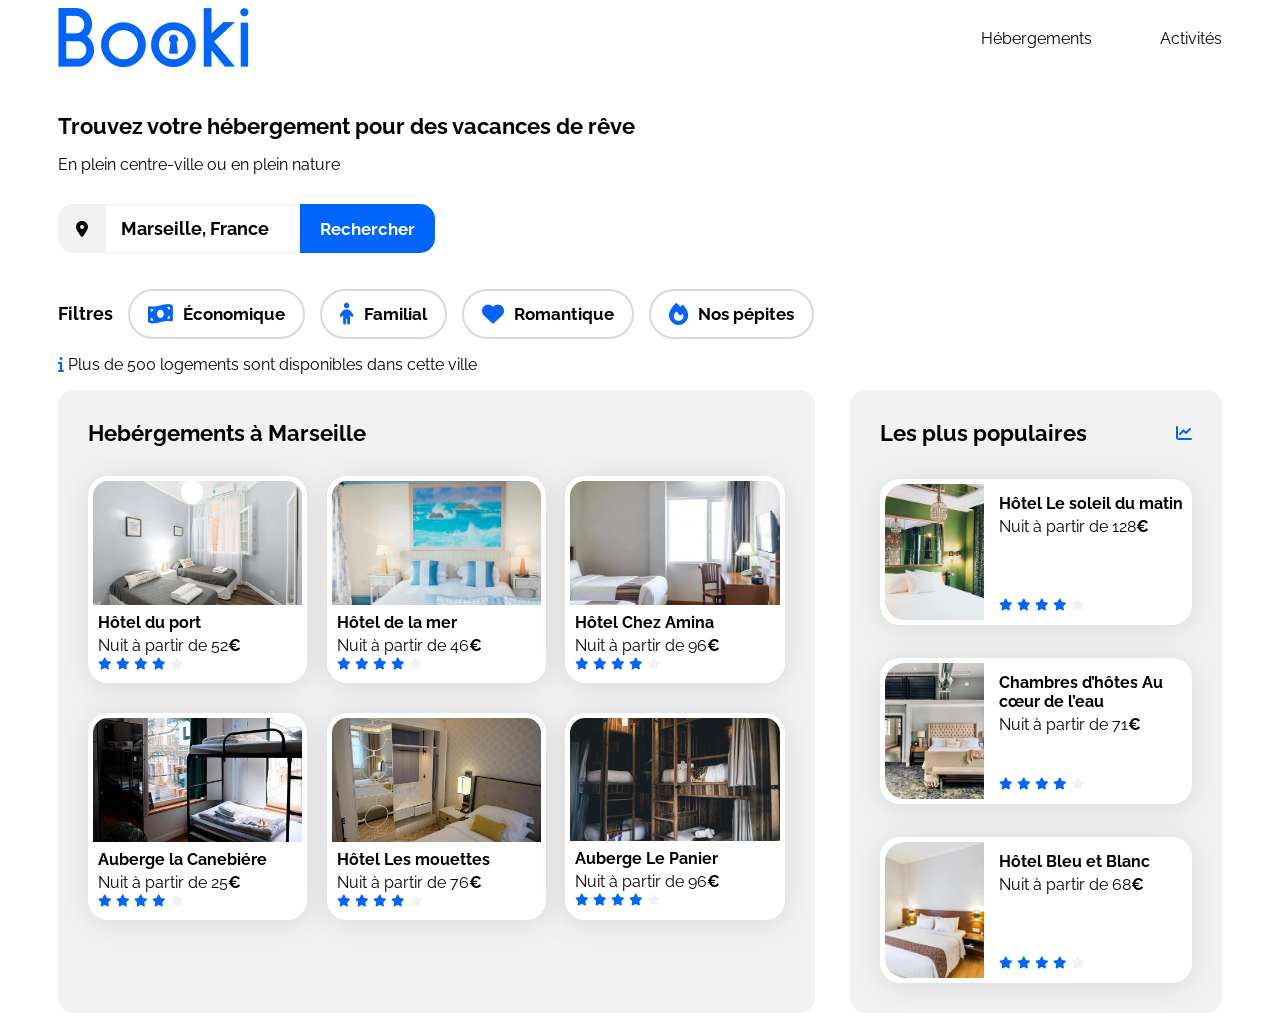
==== prova.html @ eb5bc4ea "first commit" ====
<!DOCTYPE html>
<html lang="fr">
  <head>
    <meta charset="UTF-8" />
    <meta name="viewport" content="width=device-width, initial-scale=1.0" />
    <title>Booki</title>
    <link rel="preconnect" href="https://fonts.googleapis.com" />
    <link rel="preconnect" href="https://fonts.gstatic.com" crossorigin />
    <link
      href="https://fonts.googleapis.com/css2?family=Raleway:wght@400;500;700&display=swap"
      rel="stylesheet"
    />
    <link
      rel="stylesheet"
      href="https://cdnjs.cloudflare.com/ajax/libs/font-awesome/6.2.1/css/all.min.css"
      integrity="sha512-MV7K8+y+gLIBoVD59lQIYicR65iaqukzvf/nwasF0nqhPay5w/9lJmVM2hMDcnK1OnMGCdVK+iQrJ7lzPJQd1w=="
      crossorigin="anonymous"
      referrerpolicy="no-referrer"
    />
    <link rel="stylesheet" href="./css/style.css" />
  </head>

  <body>
    <div class="main-container">
      <header>
        <img class="logo" src="images/logo/Booki.png" alt="logo" />
        <nav>
          <ul id="menu">
            <li><a href="#hebergements">Hébergements</a></li>
            <li><a href="index.html">Activités</a></li>
          </ul>
        </nav>
      </header>
      <main>
        <h1 class="section-title-h1">
          Trouvez votre hébergement pour des vacances de rêve
        </h1>
        <p>En plein centre-ville ou en plein nature</p>
        <form class="search-form">
          <i class="fa-solid fa-location-dot"></i>

          <input type="text" value="Marseille, France" />

          <button type="submit">
            <span>Rechercher</span>
            <i class="fa-solid fa-magnifying-glass"></i>
          </button>
        </form>

        <div class="filters">
          <h2 class="filters-title">Filtres</h2>

          <div class="filters-buttons">
            <button class="filter-button" type="button">
              <i class="fa-solid fa-money-bill-wave"></i>
              <span>Économique</span>
            </button>

            <button class="filter-button" type="button">
              <i class="fa-solid fa-child"></i>
              <span>Familial</span>
            </button>

            <button class="filter-button" type="button">
              <i class="fa-solid fa-heart"></i>
              <span>Romantique</span>
            </button>

            <button class="filter-button" type="button">
              <i class="fa-solid fa-fire"></i>
              <span>Nos pépites</span>
            </button>
          </div>
        </div>
        <p class="info">
          <i class="fa-solid fa-info"></i>
          Plus de 500 logements sont disponibles dans cette ville
        </p>
        <div class="hebergements-and-populaires">
          <section class="hebergements" id="hebergements">
            <h2 class="section-title">Hebérgements à Marseille</h2>
            <div class="hebergements-cards">
              <a href="#">
                <article class="card">
                  <img
                    src="images/hebergements/fred-kleber.jpg"
                    alt="Image de la chambre d'hôtel montrant un lit"
                  />
                  <div class="card-content">
                    <div class="card-txt">
                      <h3 class="card-title">Hôtel du port</h3>
                      <p class="card-subtitle">
                        Nuit à partir de 52<span class="euro">€</span>
                      </p>
                    </div>
                    <div class="card-rating">
                      <i class="fa-xs fa-solid fa-star" aria-hidden="true"></i>
                      <i class="fa-xs fa-solid fa-star" aria-hidden="true"></i>
                      <i class="fa-xs fa-solid fa-star" aria-hidden="true"></i>
                      <i class="fa-xs fa-solid fa-star" aria-hidden="true"></i>
                      <i
                        class="fa-xs fa-solid fa-star neutral-star"
                        aria-hidden="true"
                      ></i>
                      <span class="sr-only">Note de 4 sur 5</span>
                    </div>
                  </div>
                </article>
              </a>
              <a href="#">
                <article class="card">
                  <img
                    src="./images/hebergements/annie-spratt.jpg"
                    alt="Image de la chambre d'hôtel montrant un lit"
                  />
                  <div class="card-content">
                    <div class="card-txt">
                      <h3 class="card-title">Hôtel de la mer</h3>
                      <p class="card-subtitle">
                        Nuit à partir de 46<span class="euro">€</span>
                      </p>
                    </div>
                    <div class="card-rating">
                      <i class="fa-xs fa-solid fa-star" aria-hidden="true"></i>
                      <i class="fa-xs fa-solid fa-star" aria-hidden="true"></i>
                      <i class="fa-xs fa-solid fa-star" aria-hidden="true"></i>
                      <i class="fa-xs fa-solid fa-star" aria-hidden="true"></i>
                      <i
                        class="fa-xs fa-solid fa-star neutral-star"
                        aria-hidden="true"
                      ></i>
                      <span class="sr-only">Note de 4 sur 5</span>
                    </div>
                  </div>
                </article>
              </a>
              <a href="#">
                <article class="card">
                  <img
                    src="./images/hebergements/febrian-zakaria.jpg"
                    alt="Image de la chambre d'hôtel montrant un lit"
                  />
                  <div class="card-content">
                    <div class="card-txt">
                      <h3 class="card-title">Hôtel Chez Amina</h3>
                      <p class="card-subtitle">
                        Nuit à partir de 96<span class="euro">€</span>
                      </p>
                    </div>
                    <div class="card-rating">
                      <i class="fa-xs fa-solid fa-star" aria-hidden="true"></i>
                      <i class="fa-xs fa-solid fa-star" aria-hidden="true"></i>
                      <i class="fa-xs fa-solid fa-star" aria-hidden="true"></i>
                      <i class="fa-xs fa-solid fa-star" aria-hidden="true"></i>
                      <i
                        class="fa-xs fa-solid fa-star neutral-star"
                        aria-hidden="true"
                      ></i>
                      <span class="sr-only">Note de 4 sur 5</span>
                    </div>
                  </div>
                </article>
              </a>
              <a href="#">
                <article class="card">
                  <img
                    src="./images/hebergements/marcus-loke.jpg"
                    alt="Image de la chambre d'hôtel montrant un lit"
                  />
                  <div class="card-content">
                    <div class="card-txt">
                      <h3 class="card-title">Auberge la Canebiére</h3>
                      <p class="card-subtitle">
                        Nuit à partir de 25<span class="euro">€</span>
                      </p>
                    </div>
                    <div class="card-rating">
                      <i class="fa-xs fa-solid fa-star" aria-hidden="true"></i>
                      <i class="fa-xs fa-solid fa-star" aria-hidden="true"></i>
                      <i class="fa-xs fa-solid fa-star" aria-hidden="true"></i>
                      <i class="fa-xs fa-solid fa-star" aria-hidden="true"></i>
                      <i
                        class="fa-xs fa-solid fa-star neutral-star"
                        aria-hidden="true"
                      ></i>
                      <span class="sr-only">Note de 4 sur 5</span>
                    </div>
                  </div>
                </article>
              </a>
              <a href="#">
                <article class="card">
                  <img
                    src="./images/hebergements/reisetopia.jpg"
                    alt="Image de la chambre d'hôtel montrant un lit"
                  />
                  <div class="card-content">
                    <div class="card-txt">
                      <h3 class="card-title">Hôtel Les mouettes</h3>
                      <p class="card-subtitle">
                        Nuit à partir de 76<span class="euro">€</span>
                      </p>
                    </div>
                    <div class="card-rating">
                      <i class="fa-xs fa-solid fa-star" aria-hidden="true"></i>
                      <i class="fa-xs fa-solid fa-star" aria-hidden="true"></i>
                      <i class="fa-xs fa-solid fa-star" aria-hidden="true"></i>
                      <i class="fa-xs fa-solid fa-star" aria-hidden="true"></i>
                      <i
                        class="fa-xs fa-solid fa-star neutral-star"
                        aria-hidden="true"
                      ></i>
                      <span class="sr-only">Note de 4 sur 5</span>
                    </div>
                  </div>
                </article>
              </a>
              <a href="#">
                <article class="card">
                  <img
                    src="./images/hebergements/nicate-lee.jpg"
                    alt="Image de la chambre d'hôtel montrant un lit"
                  />
                  <div class="card-content">
                    <div class="card-txt">
                      <h3 class="card-title">Auberge Le Panier</h3>
                      <p class="card-subtitle">
                        Nuit à partir de 96<span class="euro">€</span>
                      </p>
                    </div>
                    <div class="card-rating">
                      <i class="fa-xs fa-solid fa-star" aria-hidden="true"></i>
                      <i class="fa-xs fa-solid fa-star" aria-hidden="true"></i>
                      <i class="fa-xs fa-solid fa-star" aria-hidden="true"></i>
                      <i class="fa-xs fa-solid fa-star" aria-hidden="true"></i>
                      <i
                        class="fa-xs fa-solid fa-star neutral-star"
                        aria-hidden="true"
                      ></i>
                      <span class="sr-only">Note de 4 sur 5</span>
                    </div>
                  </div>
                </article>
              </a>
            </div>
          </section>
          <section class="populaires">
            <div class="populaires-title">
              <h2 class="section-title">Les plus populaires</h2>
              <i class="fa-solid fa-chart-line" aria-hidden="true"></i>
            </div>
            <div class="populaires-cards">
              <a href="#">
                <article class="card">
                  <img
                    src="./images/hebergements/emile-guillemot.jpg"
                    alt="Image de la chambre d'hôtel montrant un lit"
                  />
                  <div class="card-content">
                    <div class="card-txt">
                      <h3 class="card-title">Hôtel Le soleil du matin</h3>
                      <p class="card-subtitle">
                        Nuit à partir de 128<span class="euro">€</span>
                      </p>
                    </div>
                    <div class="card-rating">
                      <i class="fa-xs fa-solid fa-star" aria-hidden="true"></i>
                      <i class="fa-xs fa-solid fa-star" aria-hidden="true"></i>
                      <i class="fa-xs fa-solid fa-star" aria-hidden="true"></i>
                      <i class="fa-xs fa-solid fa-star" aria-hidden="true"></i>
                      <i
                        class="fa-xs fa-solid fa-star neutral-star"
                        aria-hidden="true"
                      ></i>
                      <span class="sr-only">Note de 4 sur 5</span>
                    </div>
                  </div>
                </article>
              </a>
              <a href="#">
                <article class="card">
                  <img
                    src="./images/hebergements/aw-creative.jpg"
                    alt="Image de la chambre d'hôtel montrant un lit"
                  />
                  <div class="card-content">
                    <div class="card-txt">
                      <h3 class="card-title">
                        Chambres d’hôtes Au cœur de l’eau
                      </h3>
                      <p class="card-subtitle">
                        Nuit à partir de 71<span class="euro">€</span>
                      </p>
                    </div>
                    <div class="card-rating">
                      <i class="fa-xs fa-solid fa-star" aria-hidden="true"></i>
                      <i class="fa-xs fa-solid fa-star" aria-hidden="true"></i>
                      <i class="fa-xs fa-solid fa-star" aria-hidden="true"></i>
                      <i class="fa-xs fa-solid fa-star" aria-hidden="true"></i>
                      <i
                        class="fa-xs fa-solid fa-star neutral-star"
                        aria-hidden="true"
                      ></i>
                      <span class="sr-only">Note de 4 sur 5</span>
                    </div>
                  </div>
                </article>
              </a>
              <a href="#">
                <article class="card">
                  <img
                    src="./images/hebergements/febrian-zakaria2.jpg"
                    alt="Image de la chambre d'hôtel montrant un lit"
                  />
                  <div class="card-content">
                    <div class="card-txt">
                      <h3 class="card-title">Hôtel Bleu et Blanc</h3>
                      <p class="card-subtitle">
                        Nuit à partir de 68<span class="euro">€</span>
                      </p>
                    </div>
                    <div class="card-rating">
                      <i class="fa-xs fa-solid fa-star" aria-hidden="true"></i>
                      <i class="fa-xs fa-solid fa-star" aria-hidden="true"></i>
                      <i class="fa-xs fa-solid fa-star" aria-hidden="true"></i>
                      <i class="fa-xs fa-solid fa-star" aria-hidden="true"></i>
                      <i
                        class="fa-xs fa-solid fa-star neutral-star"
                        aria-hidden="true"
                      ></i>
                      <span class="sr-only">Note de 4 sur 5</span>
                    </div>
                  </div>
                </article>
              </a>
            </div>
          </section>
        </div>
      </main>
      <footer></footer>
    </div>
  </body>
</html>
---- css/style.css ----
/****** General ***********/
* {
    font-family: 'Raleway', sans-serif;
}

header {
    display: flex; justify-content: space-between;
    align-items: center;
    padding-bottom: 30px;
}

/****** Search ***********/

.search-form {
    display: flex;
    align-items: center;
    width: 377px;
    height: 50px;
    margin-top: 30px;
}

.search-form > i {
    width: 50px;
    height: 49px;
    display: flex;
    justify-content: center;
    align-items: center;
    background-color: var(--main-bg-color);
    color: #000000;
    border-radius: 15px 0 0 15px;
}

.search-form input {
    height: 49px;
    width: 195px;
    padding: 0 15px;
    border: 1px solid var(--main-bg-color);
    box-sizing: border-box;
    font-size: 18px;
    font-weight: 700;
}

.search-form button {
    height: 49px;
    padding: 0 20px;
    border: none;
    background-color: var(--main-color);
    color: white;
    border-radius: 0 15px 15px 0;
    font-size: 17px;
    font-weight: 700;
    cursor: pointer;
}

.search-form button i {
    display: none;
}

.filters {
    display: flex;
    align-items: center;
    gap: 15px;
    margin-top: 35px;
}

.filters-title {
    margin: 0;
    font-size: 18px;
}

.filters-buttons {
    display: flex;
    flex-wrap: wrap;
    gap: 15px;
}

.filter-button {
    display: flex;
    align-items: center;
    gap: 10px;
    height: 50px;
    padding: 0 18px;
    border: 2px solid #d9d9d9;
    border-radius: 25px;
    background-color: white;
    font-family: inherit;
    font-size: 17px;
    font-weight: 700;
    cursor: pointer;
    transition: background-color 0.2s ease;
}

.filter-button .fa-solid {
    color: var(--main-color);
    font-size: 22px;
}

.filter-button:hover {
    background-color: var(--filter-bg-color);
}

#menu { 
    display: flex; 
    gap: 68px;
    list-style: none;
}

:root {
    --main-color: #0065FC;
    --main-bg-color: #F2F2F2;
    --filter-bg-color: #DEEBFF;
}

.fa-solid {
    color: var(--main-color);
}

.section-title-h1 {
    font-size: 22px;
    margin-bottom: 8px;
}

#menu a:hover {
    color: #0065FC;
    border-top: 2px #0065FC solid;
    padding-top: 16px;
}

body {
    display: flex;
    justify-content: center;
}

.main-container {
    width: 100%;
    max-width: 1440px;
    padding: 0 50px;
    box-sizing: border-box;
}

a {
    color: inherit;
    text-decoration: none;
}

.section-title {
    margin: 0;
    font-size: 22px;
}

.card {
    background-color: white;
    border-radius: 20px;
    padding: 5px;
    filter: drop-shadow(0px 3px 15px rgba(0, 0, 0, 0.1));
}

.card img {
    object-fit: cover;
}

.card-title {
    font-size: 16px;
}

.euro {
    font-weight: 700;
}

.neutral-star {
    color: var(--main-bg-color);
}

/****** Hebergements And Populaires ***********/
.hebergements-and-populaires {
    display: flex;
    justify-content: space-between;
}

.hebergements-and-populaires section {
    background-color: var(--main-bg-color);
    border-radius: 15px;
    padding: 30px;
    box-sizing: border-box;
}

/****** Hebergements ***********/
.hebergements {
    width: 65%;
}

/****** Populaires ***********/
.populaires {
    width: 32%;
}

.populaires-title {
    display: flex;
    justify-content: space-between;
    align-items: center;
}

.hebergements-cards {
    display: flex;
    flex-wrap: wrap;
    justify-content: space-between;
    row-gap: 30px;
    margin-top: 30px;
}

.hebergements-cards a {
    width: 31.5%;
}

.hebergements-cards .card {
    display: flex;
    flex-direction: column;
    width: 100%;
    height: 207px;
    margin: 0;
    padding: 5px;
    box-sizing: border-box;
}

.hebergements-cards .card img {
    width: 100%;
    height: 124px;
    object-fit: cover;
    border-radius: 15px 15px 0 0;
}

.hebergements-cards .card-content {
    flex: 1;
    display: flex;
    flex-direction: column;
    justify-content: space-between;
    padding: 0 5px 5px;
}

.hebergements-cards .card-title {
    margin: 8px 0 4px;
}

.hebergements-cards .card-subtitle {
    margin: 0;
}

.hebergements-cards .card-rating {
    margin-top: auto;
}

.populaires-cards .card {
    display: flex;
    margin-top: 33px;
}

.populaires-cards img {
    width: 33%;
    height: 136px;
    border-top-left-radius: 20px;
    border-bottom-left-radius: 20px;
}

.populaires-cards .card-content {
    width: 67%;
    padding-left: 15px;
    display: flex;
    flex-direction: column;
    justify-content: space-between;
    box-sizing: border-box;
}

.populaires-cards .card-title {
    margin-top: 10px;
    margin-bottom: 4px;
}

.populaires-cards .card-subtitle {
    margin: 0;
}

.populaires-cards .card-rating {
    margin-bottom: 5px;
}




/* Le code ci-dessous correspond à la version responsive uniquement */

/****** Media queries ***********/
/* Medium devices (tablets, less/equal than 1024px) */
@media (max-width: 1024px) {
    .hebergements-and-populaires {
        flex-direction: column;
    }

    .hebergements {
        width: 100%;
    }

    .populaires {
        width: 100%;
        margin-top: 50px;
    }

    .populaires-cards {
        display: flex;
        flex-direction: row;
        justify-content: space-between;
    }

    .populaires-cards a {
        width: 30%;
    }

    .populaires-cards .card-title {
        font-size: 14px;
    }

    .populaires-cards .card-subtitle {
        font-size: 13px;
    }
}

/* Small devices (phones, less than 768px) */
@media (max-width: 767.98px) {
    /* ... */
}
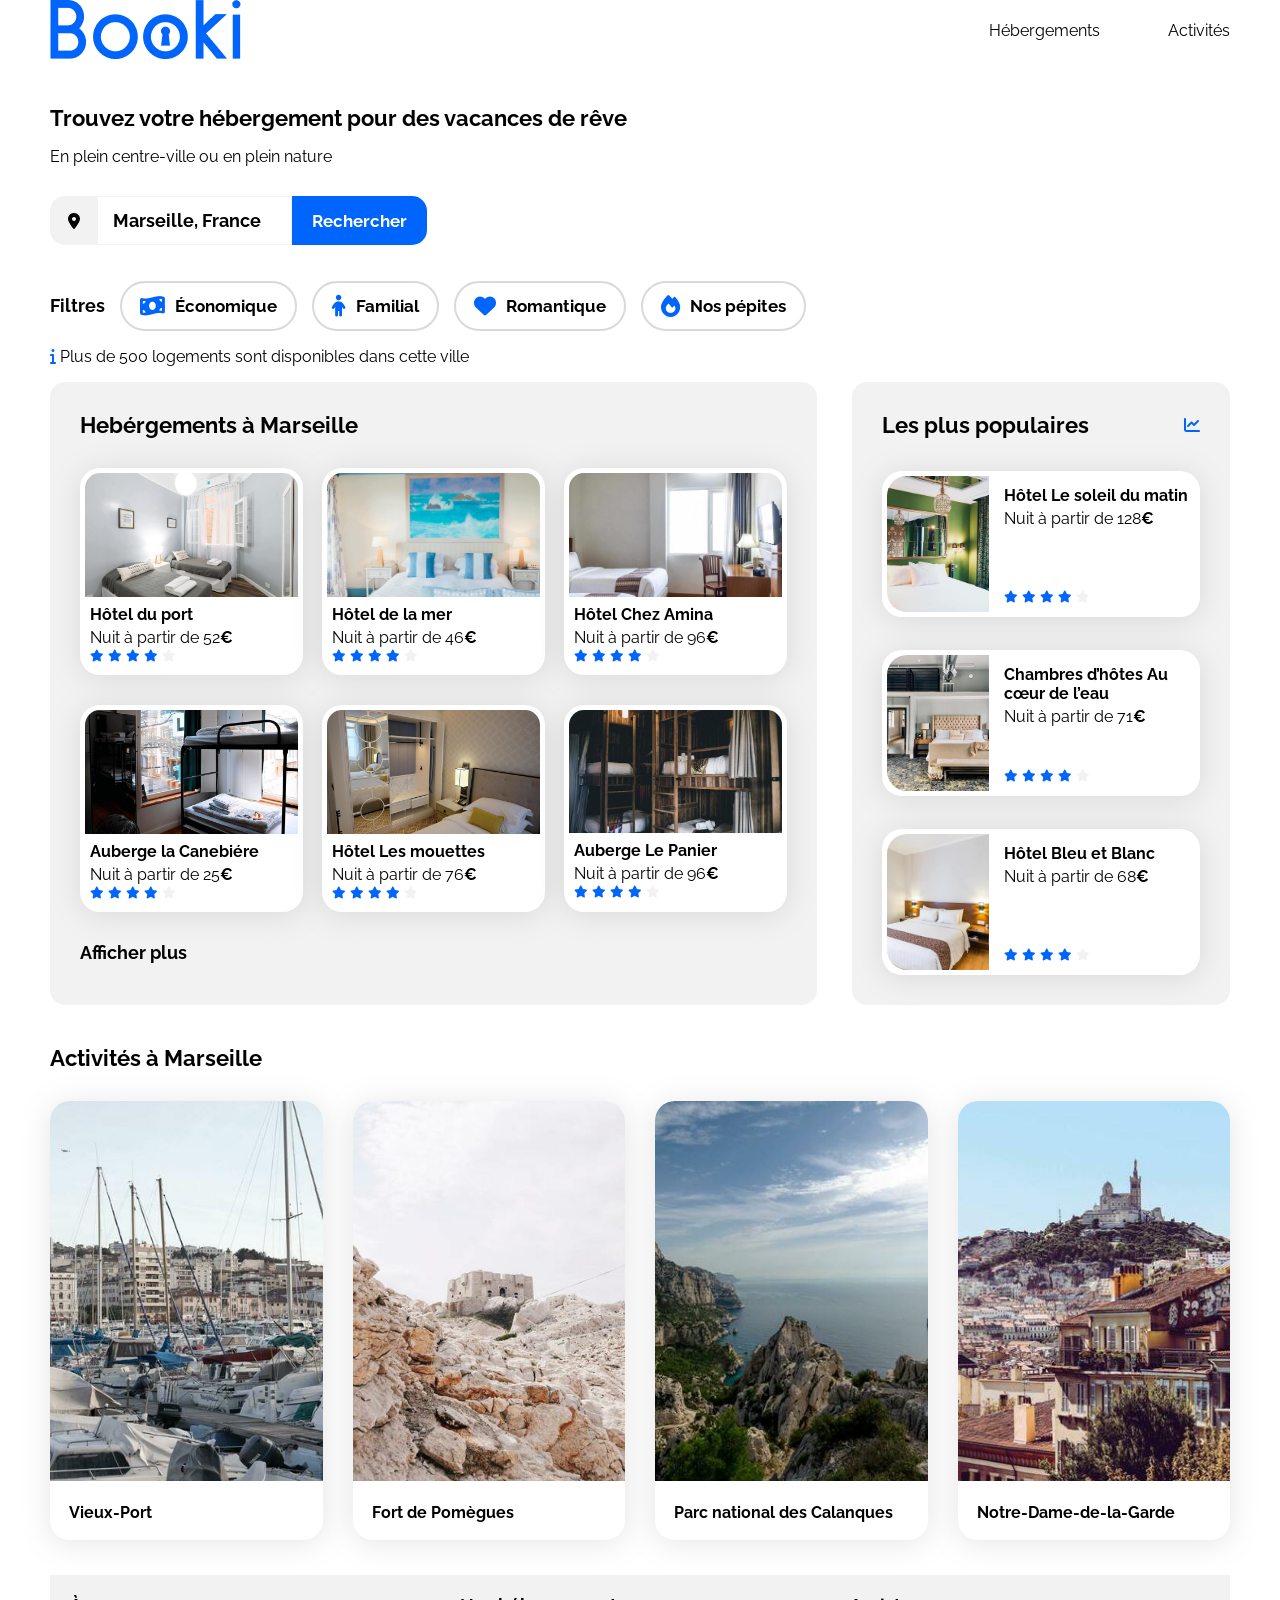
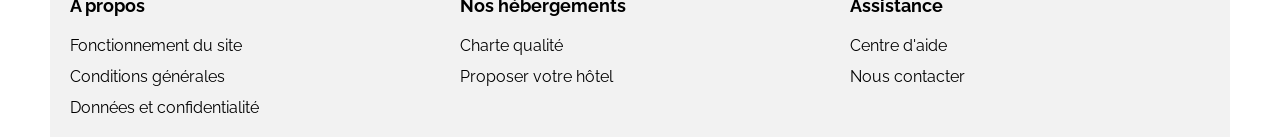
==== commit 22b077fd: "Correction de la section Activités à Marseille" ====
--- a/prova.html
+++ b/prova.html
@@ -8,18 +8,13 @@
     <link rel="preconnect" href="https://fonts.gstatic.com" crossorigin />
     <link
       href="https://fonts.googleapis.com/css2?family=Raleway:wght@400;500;700&display=swap"
-      rel="stylesheet"
-    />
-    <link
-      rel="stylesheet"
-      href="https://cdnjs.cloudflare.com/ajax/libs/font-awesome/6.2.1/css/all.min.css"
+      rel="stylesheet"/>
+    <link rel="stylesheet" href="https://cdnjs.cloudflare.com/ajax/libs/font-awesome/6.2.1/css/all.min.css"
       integrity="sha512-MV7K8+y+gLIBoVD59lQIYicR65iaqukzvf/nwasF0nqhPay5w/9lJmVM2hMDcnK1OnMGCdVK+iQrJ7lzPJQd1w=="
       crossorigin="anonymous"
-      referrerpolicy="no-referrer"
-    />
+      referrerpolicy="no-referrer"/>
     <link rel="stylesheet" href="./css/style.css" />
   </head>
-
   <body>
     <div class="main-container">
       <header>
@@ -27,7 +22,7 @@
         <nav>
           <ul id="menu">
             <li><a href="#hebergements">Hébergements</a></li>
-            <li><a href="index.html">Activités</a></li>
+            <li><a href="#activites">Activités</a></li>
           </ul>
         </nav>
       </header>
@@ -38,34 +33,27 @@
         <p>En plein centre-ville ou en plein nature</p>
         <form class="search-form">
           <i class="fa-solid fa-location-dot"></i>
-
           <input type="text" value="Marseille, France" />
-
           <button type="submit">
             <span>Rechercher</span>
             <i class="fa-solid fa-magnifying-glass"></i>
           </button>
         </form>
-
         <div class="filters">
           <h2 class="filters-title">Filtres</h2>
-
           <div class="filters-buttons">
             <button class="filter-button" type="button">
               <i class="fa-solid fa-money-bill-wave"></i>
               <span>Économique</span>
             </button>
-
             <button class="filter-button" type="button">
               <i class="fa-solid fa-child"></i>
               <span>Familial</span>
             </button>
-
             <button class="filter-button" type="button">
               <i class="fa-solid fa-heart"></i>
               <span>Romantique</span>
             </button>
-
             <button class="filter-button" type="button">
               <i class="fa-solid fa-fire"></i>
               <span>Nos pépites</span>
@@ -82,10 +70,7 @@
             <div class="hebergements-cards">
               <a href="#">
                 <article class="card">
-                  <img
-                    src="images/hebergements/fred-kleber.jpg"
-                    alt="Image de la chambre d'hôtel montrant un lit"
-                  />
+                  <img src="images/hebergements/fred-kleber.jpg" alt="Image de la chambre d'hôtel montrant un lit"/>
                   <div class="card-content">
                     <div class="card-txt">
                       <h3 class="card-title">Hôtel du port</h3>
@@ -98,21 +83,15 @@
                       <i class="fa-xs fa-solid fa-star" aria-hidden="true"></i>
                       <i class="fa-xs fa-solid fa-star" aria-hidden="true"></i>
                       <i class="fa-xs fa-solid fa-star" aria-hidden="true"></i>
-                      <i
-                        class="fa-xs fa-solid fa-star neutral-star"
-                        aria-hidden="true"
-                      ></i>
-                      <span class="sr-only">Note de 4 sur 5</span>
-                    </div>
-                  </div>
-                </article>
-              </a>
-              <a href="#">
-                <article class="card">
-                  <img
-                    src="./images/hebergements/annie-spratt.jpg"
-                    alt="Image de la chambre d'hôtel montrant un lit"
-                  />
+                      <i class="fa-xs fa-solid fa-star neutral-star" aria-hidden="true"></i>
+                      <span class="sr-only">Note de 4 sur 5</span>
+                    </div>
+                  </div>
+                </article>
+              </a>
+              <a href="#">
+                <article class="card">
+                  <img src="./images/hebergements/annie-spratt.jpg" alt="Image de la chambre d'hôtel montrant un lit"/>
                   <div class="card-content">
                     <div class="card-txt">
                       <h3 class="card-title">Hôtel de la mer</h3>
@@ -125,21 +104,15 @@
                       <i class="fa-xs fa-solid fa-star" aria-hidden="true"></i>
                       <i class="fa-xs fa-solid fa-star" aria-hidden="true"></i>
                       <i class="fa-xs fa-solid fa-star" aria-hidden="true"></i>
-                      <i
-                        class="fa-xs fa-solid fa-star neutral-star"
-                        aria-hidden="true"
-                      ></i>
-                      <span class="sr-only">Note de 4 sur 5</span>
-                    </div>
-                  </div>
-                </article>
-              </a>
-              <a href="#">
-                <article class="card">
-                  <img
-                    src="./images/hebergements/febrian-zakaria.jpg"
-                    alt="Image de la chambre d'hôtel montrant un lit"
-                  />
+                      <i class="fa-xs fa-solid fa-star neutral-star" aria-hidden="true"></i>
+                      <span class="sr-only">Note de 4 sur 5</span>
+                    </div>
+                  </div>
+                </article>
+              </a>
+              <a href="#">
+                <article class="card">
+                  <img src="./images/hebergements/febrian-zakaria.jpg" alt="Image de la chambre d'hôtel montrant un lit"/>
                   <div class="card-content">
                     <div class="card-txt">
                       <h3 class="card-title">Hôtel Chez Amina</h3>
@@ -152,21 +125,15 @@
                       <i class="fa-xs fa-solid fa-star" aria-hidden="true"></i>
                       <i class="fa-xs fa-solid fa-star" aria-hidden="true"></i>
                       <i class="fa-xs fa-solid fa-star" aria-hidden="true"></i>
-                      <i
-                        class="fa-xs fa-solid fa-star neutral-star"
-                        aria-hidden="true"
-                      ></i>
-                      <span class="sr-only">Note de 4 sur 5</span>
-                    </div>
-                  </div>
-                </article>
-              </a>
-              <a href="#">
-                <article class="card">
-                  <img
-                    src="./images/hebergements/marcus-loke.jpg"
-                    alt="Image de la chambre d'hôtel montrant un lit"
-                  />
+                      <i class="fa-xs fa-solid fa-star neutral-star" aria-hidden="true"></i>
+                      <span class="sr-only">Note de 4 sur 5</span>
+                    </div>
+                  </div>
+                </article>
+              </a>
+              <a href="#">
+                <article class="card">
+                  <img src="./images/hebergements/marcus-loke.jpg" alt="Image de la chambre d'hôtel montrant un lit"/>
                   <div class="card-content">
                     <div class="card-txt">
                       <h3 class="card-title">Auberge la Canebiére</h3>
@@ -179,21 +146,15 @@
                       <i class="fa-xs fa-solid fa-star" aria-hidden="true"></i>
                       <i class="fa-xs fa-solid fa-star" aria-hidden="true"></i>
                       <i class="fa-xs fa-solid fa-star" aria-hidden="true"></i>
-                      <i
-                        class="fa-xs fa-solid fa-star neutral-star"
-                        aria-hidden="true"
-                      ></i>
-                      <span class="sr-only">Note de 4 sur 5</span>
-                    </div>
-                  </div>
-                </article>
-              </a>
-              <a href="#">
-                <article class="card">
-                  <img
-                    src="./images/hebergements/reisetopia.jpg"
-                    alt="Image de la chambre d'hôtel montrant un lit"
-                  />
+                      <i class="fa-xs fa-solid fa-star neutral-star" aria-hidden="true"></i>
+                      <span class="sr-only">Note de 4 sur 5</span>
+                    </div>
+                  </div>
+                </article>
+              </a>
+              <a href="#">
+                <article class="card">
+                  <img src="./images/hebergements/reisetopia.jpg" alt="Image de la chambre d'hôtel montrant un lit"/>
                   <div class="card-content">
                     <div class="card-txt">
                       <h3 class="card-title">Hôtel Les mouettes</h3>
@@ -206,21 +167,15 @@
                       <i class="fa-xs fa-solid fa-star" aria-hidden="true"></i>
                       <i class="fa-xs fa-solid fa-star" aria-hidden="true"></i>
                       <i class="fa-xs fa-solid fa-star" aria-hidden="true"></i>
-                      <i
-                        class="fa-xs fa-solid fa-star neutral-star"
-                        aria-hidden="true"
-                      ></i>
-                      <span class="sr-only">Note de 4 sur 5</span>
-                    </div>
-                  </div>
-                </article>
-              </a>
-              <a href="#">
-                <article class="card">
-                  <img
-                    src="./images/hebergements/nicate-lee.jpg"
-                    alt="Image de la chambre d'hôtel montrant un lit"
-                  />
+                      <i class="fa-xs fa-solid fa-star neutral-star" aria-hidden="true"></i>
+                      <span class="sr-only">Note de 4 sur 5</span>
+                    </div>
+                  </div>
+                </article>
+              </a>
+              <a href="#">
+                <article class="card">
+                  <img src="./images/hebergements/nicate-lee.jpg" alt="Image de la chambre d'hôtel montrant un lit"/>
                   <div class="card-content">
                     <div class="card-txt">
                       <h3 class="card-title">Auberge Le Panier</h3>
@@ -233,16 +188,14 @@
                       <i class="fa-xs fa-solid fa-star" aria-hidden="true"></i>
                       <i class="fa-xs fa-solid fa-star" aria-hidden="true"></i>
                       <i class="fa-xs fa-solid fa-star" aria-hidden="true"></i>
-                      <i
-                        class="fa-xs fa-solid fa-star neutral-star"
-                        aria-hidden="true"
-                      ></i>
+                      <i class="fa-xs fa-solid fa-star neutral-star" aria-hidden="true"></i>
                       <span class="sr-only">Note de 4 sur 5</span>
                     </div>
                   </div>
                 </article>
               </a>
             </div>
+            <a class="show-more" href="#">Afficher plus</a>
           </section>
           <section class="populaires">
             <div class="populaires-title">
@@ -252,10 +205,7 @@
             <div class="populaires-cards">
               <a href="#">
                 <article class="card">
-                  <img
-                    src="./images/hebergements/emile-guillemot.jpg"
-                    alt="Image de la chambre d'hôtel montrant un lit"
-                  />
+                  <img src="./images/hebergements/emile-guillemot.jpg" alt="Image de la chambre d'hôtel montrant un lit"/>
                   <div class="card-content">
                     <div class="card-txt">
                       <h3 class="card-title">Hôtel Le soleil du matin</h3>
@@ -268,21 +218,15 @@
                       <i class="fa-xs fa-solid fa-star" aria-hidden="true"></i>
                       <i class="fa-xs fa-solid fa-star" aria-hidden="true"></i>
                       <i class="fa-xs fa-solid fa-star" aria-hidden="true"></i>
-                      <i
-                        class="fa-xs fa-solid fa-star neutral-star"
-                        aria-hidden="true"
-                      ></i>
-                      <span class="sr-only">Note de 4 sur 5</span>
-                    </div>
-                  </div>
-                </article>
-              </a>
-              <a href="#">
-                <article class="card">
-                  <img
-                    src="./images/hebergements/aw-creative.jpg"
-                    alt="Image de la chambre d'hôtel montrant un lit"
-                  />
+                      <i class="fa-xs fa-solid fa-star neutral-star" aria-hidden="true"></i>
+                      <span class="sr-only">Note de 4 sur 5</span>
+                    </div>
+                  </div>
+                </article>
+              </a>
+              <a href="#">
+                <article class="card">
+                  <img src="./images/hebergements/aw-creative.jpg" alt="Image de la chambre d'hôtel montrant un lit"/>
                   <div class="card-content">
                     <div class="card-txt">
                       <h3 class="card-title">
@@ -297,21 +241,15 @@
                       <i class="fa-xs fa-solid fa-star" aria-hidden="true"></i>
                       <i class="fa-xs fa-solid fa-star" aria-hidden="true"></i>
                       <i class="fa-xs fa-solid fa-star" aria-hidden="true"></i>
-                      <i
-                        class="fa-xs fa-solid fa-star neutral-star"
-                        aria-hidden="true"
-                      ></i>
-                      <span class="sr-only">Note de 4 sur 5</span>
-                    </div>
-                  </div>
-                </article>
-              </a>
-              <a href="#">
-                <article class="card">
-                  <img
-                    src="./images/hebergements/febrian-zakaria2.jpg"
-                    alt="Image de la chambre d'hôtel montrant un lit"
-                  />
+                      <i class="fa-xs fa-solid fa-star neutral-star" aria-hidden="true"></i>
+                      <span class="sr-only">Note de 4 sur 5</span>
+                    </div>
+                  </div>
+                </article>
+              </a>
+              <a href="#">
+                <article class="card">
+                  <img src="./images/hebergements/febrian-zakaria2.jpg" alt="Image de la chambre d'hôtel montrant un lit"/>
                   <div class="card-content">
                     <div class="card-txt">
                       <h3 class="card-title">Hôtel Bleu et Blanc</h3>
@@ -324,10 +262,7 @@
                       <i class="fa-xs fa-solid fa-star" aria-hidden="true"></i>
                       <i class="fa-xs fa-solid fa-star" aria-hidden="true"></i>
                       <i class="fa-xs fa-solid fa-star" aria-hidden="true"></i>
-                      <i
-                        class="fa-xs fa-solid fa-star neutral-star"
-                        aria-hidden="true"
-                      ></i>
+                      <i class="fa-xs fa-solid fa-star neutral-star" aria-hidden="true"></i>
                       <span class="sr-only">Note de 4 sur 5</span>
                     </div>
                   </div>
@@ -336,8 +271,54 @@
             </div>
           </section>
         </div>
+        <section class="activities" id="activites">
+          <h2 class="section-title">Activités à Marseille</h2>
+          <div class="activities-cards">
+            <a href="#">
+              <article class="activity-card">
+                <img src="images/activites/reno-laithienne.jpg" alt="Vieux-Port de Marseille"/>
+                <h3 class="card-title">Vieux-Port</h3>
+              </article>
+            </a>
+             <a href="#">
+              <article class="activity-card">
+                <img src="images/activites/paul-hermann.jpg" alt="Fort de Pomègues"/>
+                <h3 class="card-title">Fort de Pomègues</h3>
+              </article>
+            </a>    
+            <a href="#">
+              <article class="activity-card">
+                <img src="images/activites/kilyan-sockalingum.jpg" alt="Parc national des Calanques"/>
+                <h3 class="card-title">Parc national des Calanques</h3>
+              </article>
+            </a>    
+            <a href="#">
+              <article class="activity-card">
+                <img src="images/activites/florian-wehde.jpg" alt="Notre-Dame-de-la-Garde"/>
+                <h3 class="card-title">Notre-Dame-de-la-Garde</h3>
+              </article>
+            </a>
+          </div>
+        </section>
       </main>
-      <footer></footer>
+      <footer>
+        <div class="footer-column">
+          <h2>À propos</h2>  
+          <a href="#">Fonctionnement du site</a>
+          <a href="#">Conditions générales</a>
+          <a href="#">Données et confidentialité</a>
+      </div>  
+      <div class="footer-column">
+          <h2>Nos hébergements</h2>  
+          <a href="#">Charte qualité</a>
+          <a href="#">Proposer votre hôtel</a>
+      </div>  
+      <div class="footer-column">
+          <h2>Assistance</h2>  
+          <a href="#">Centre d'aide</a>
+          <a href="#">Nous contacter</a>
+      </div>
+      </footer>
     </div>
   </body>
 </html>
--- a/css/style.css
+++ b/css/style.css
@@ -1,329 +1,675 @@
 /****** General ***********/
 * {
-    font-family: 'Raleway', sans-serif;
+  box-sizing: border-box;
+  font-family: "Raleway", sans-serif;
 }
 
 header {
-    display: flex; justify-content: space-between;
-    align-items: center;
-    padding-bottom: 30px;
+  display: flex;
+  justify-content: space-between;
+  align-items: center;
+  padding-bottom: 30px;
 }
 
 /****** Search ***********/
 
 .search-form {
-    display: flex;
-    align-items: center;
-    width: 377px;
-    height: 50px;
-    margin-top: 30px;
+  display: flex;
+  align-items: center;
+  width: 377px;
+  height: 50px;
+  margin-top: 30px;
 }
 
 .search-form > i {
-    width: 50px;
-    height: 49px;
-    display: flex;
-    justify-content: center;
-    align-items: center;
-    background-color: var(--main-bg-color);
-    color: #000000;
-    border-radius: 15px 0 0 15px;
+  width: 50px;
+  height: 49px;
+  display: flex;
+  justify-content: center;
+  align-items: center;
+  background-color: var(--main-bg-color);
+  color: #000000;
+  border-radius: 15px 0 0 15px;
 }
 
 .search-form input {
-    height: 49px;
-    width: 195px;
-    padding: 0 15px;
-    border: 1px solid var(--main-bg-color);
-    box-sizing: border-box;
-    font-size: 18px;
-    font-weight: 700;
+  height: 49px;
+  width: 195px;
+  padding: 0 15px;
+  border: 1px solid var(--main-bg-color);
+  box-sizing: border-box;
+  font-size: 18px;
+  font-weight: 700;
 }
 
 .search-form button {
-    height: 49px;
-    padding: 0 20px;
-    border: none;
-    background-color: var(--main-color);
-    color: white;
-    border-radius: 0 15px 15px 0;
-    font-size: 17px;
-    font-weight: 700;
-    cursor: pointer;
+  height: 49px;
+  padding: 0 20px;
+  border: none;
+  background-color: var(--main-color);
+  color: white;
+  border-radius: 0 15px 15px 0;
+  font-size: 17px;
+  font-weight: 700;
+  cursor: pointer;
 }
 
 .search-form button i {
-    display: none;
+  display: none;
 }
 
 .filters {
-    display: flex;
-    align-items: center;
-    gap: 15px;
-    margin-top: 35px;
+  display: flex;
+  align-items: center;
+  gap: 15px;
+  margin-top: 35px;
 }
 
 .filters-title {
-    margin: 0;
-    font-size: 18px;
+  margin: 0;
+  font-size: 18px;
 }
 
 .filters-buttons {
-    display: flex;
-    flex-wrap: wrap;
-    gap: 15px;
+  display: flex;
+  flex-wrap: wrap;
+  gap: 15px;
 }
 
 .filter-button {
-    display: flex;
-    align-items: center;
-    gap: 10px;
-    height: 50px;
-    padding: 0 18px;
-    border: 2px solid #d9d9d9;
-    border-radius: 25px;
-    background-color: white;
-    font-family: inherit;
-    font-size: 17px;
-    font-weight: 700;
-    cursor: pointer;
-    transition: background-color 0.2s ease;
+  display: flex;
+  align-items: center;
+  gap: 10px;
+  height: 50px;
+  padding: 0 18px;
+  border: 2px solid #d9d9d9;
+  border-radius: 25px;
+  background-color: white;
+  font-family: inherit;
+  font-size: 17px;
+  font-weight: 700;
+  cursor: pointer;
+  transition: background-color 0.2s ease;
 }
 
 .filter-button .fa-solid {
-    color: var(--main-color);
-    font-size: 22px;
+  color: var(--main-color);
+  font-size: 22px;
 }
 
 .filter-button:hover {
-    background-color: var(--filter-bg-color);
-}
-
-#menu { 
-    display: flex; 
-    gap: 68px;
-    list-style: none;
+  background-color: var(--filter-bg-color);
+}
+
+#menu {
+  display: flex;
+  gap: 68px;
+  list-style: none;
 }
 
 :root {
-    --main-color: #0065FC;
-    --main-bg-color: #F2F2F2;
-    --filter-bg-color: #DEEBFF;
+  --main-color: #0065fc;
+  --main-bg-color: #f2f2f2;
+  --filter-bg-color: #deebff;
 }
 
 .fa-solid {
-    color: var(--main-color);
+  color: var(--main-color);
 }
 
 .section-title-h1 {
-    font-size: 22px;
-    margin-bottom: 8px;
+  font-size: 22px;
+  margin-bottom: 8px;
 }
 
 #menu a:hover {
-    color: #0065FC;
-    border-top: 2px #0065FC solid;
-    padding-top: 16px;
+  color: #0065fc;
+  border-top: 2px #0065fc solid;
+  padding-top: 16px;
 }
 
 body {
-    display: flex;
-    justify-content: center;
+  display: flex;
+  justify-content: center;
+  margin: 0;
 }
 
 .main-container {
-    width: 100%;
-    max-width: 1440px;
-    padding: 0 50px;
-    box-sizing: border-box;
+  width: 100%;
+  max-width: 1440px;
+  padding: 0 50px;
+  box-sizing: border-box;
 }
 
 a {
-    color: inherit;
-    text-decoration: none;
+  color: inherit;
+  text-decoration: none;
 }
 
 .section-title {
-    margin: 0;
-    font-size: 22px;
+  margin: 0;
+  font-size: 22px;
 }
 
 .card {
-    background-color: white;
-    border-radius: 20px;
-    padding: 5px;
-    filter: drop-shadow(0px 3px 15px rgba(0, 0, 0, 0.1));
+  background-color: white;
+  border-radius: 20px;
+  padding: 5px;
+  filter: drop-shadow(0px 3px 15px rgba(0, 0, 0, 0.1));
 }
 
 .card img {
-    object-fit: cover;
+  object-fit: cover;
 }
 
 .card-title {
-    font-size: 16px;
+  font-size: 16px;
 }
 
 .euro {
-    font-weight: 700;
+  font-weight: 700;
 }
 
 .neutral-star {
-    color: var(--main-bg-color);
+  color: var(--main-bg-color);
 }
 
 /****** Hebergements And Populaires ***********/
 .hebergements-and-populaires {
-    display: flex;
-    justify-content: space-between;
+  display: flex;
+  justify-content: space-between;
 }
 
 .hebergements-and-populaires section {
-    background-color: var(--main-bg-color);
-    border-radius: 15px;
-    padding: 30px;
-    box-sizing: border-box;
+  background-color: var(--main-bg-color);
+  border-radius: 15px;
+  padding: 30px;
+  box-sizing: border-box;
 }
 
 /****** Hebergements ***********/
 .hebergements {
-    width: 65%;
+  width: 65%;
 }
 
 /****** Populaires ***********/
 .populaires {
-    width: 32%;
+  width: 32%;
 }
 
 .populaires-title {
-    display: flex;
-    justify-content: space-between;
-    align-items: center;
+  display: flex;
+  justify-content: space-between;
+  align-items: center;
 }
 
 .hebergements-cards {
+  display: flex;
+  flex-wrap: wrap;
+  justify-content: space-between;
+  row-gap: 30px;
+  margin-top: 30px;
+}
+
+.hebergements-cards a {
+  width: 31.5%;
+}
+
+.hebergements-cards .card {
+  display: flex;
+  flex-direction: column;
+  width: 100%;
+  height: 207px;
+  margin: 0;
+  padding: 5px;
+  box-sizing: border-box;
+}
+
+.hebergements-cards .card img {
+  width: 100%;
+  height: 124px;
+  object-fit: cover;
+  border-radius: 15px 15px 0 0;
+}
+
+.hebergements-cards .card-content {
+  flex: 1;
+  display: flex;
+  flex-direction: column;
+  justify-content: space-between;
+  padding: 0 5px 5px;
+}
+
+.hebergements-cards .card-title {
+  margin: 8px 0 4px;
+}
+
+.hebergements-cards .card-subtitle {
+  margin: 0;
+}
+
+.hebergements-cards .card-rating {
+  margin-top: auto;
+}
+
+.show-more {
+  display: inline-block;
+  margin-top: 30px;
+  font-size: 18px;
+  font-weight: 700;
+}
+
+.populaires-cards .card {
+  display: flex;
+  margin-top: 33px;
+}
+
+.populaires-cards img {
+  width: 33%;
+  height: 136px;
+  border-top-left-radius: 20px;
+  border-bottom-left-radius: 20px;
+}
+
+.populaires-cards .card-content {
+  width: 67%;
+  padding-left: 15px;
+  display: flex;
+  flex-direction: column;
+  justify-content: space-between;
+  box-sizing: border-box;
+}
+
+.populaires-cards .card-title {
+  margin-top: 10px;
+  margin-bottom: 4px;
+}
+
+.populaires-cards .card-subtitle {
+  margin: 0;
+}
+
+.populaires-cards .card-rating {
+  margin-bottom: 5px;
+}
+
+.activities {
+  display: flex;
+  flex-direction: column;
+  gap: 30px;
+  margin-top: 40px;
+}
+
+.activities-cards {
+  display: flex;
+  justify-content: space-between;
+  gap: 30px;
+}
+
+.activities-cards > a {
+  width: calc((100% - 90px) / 4);
+}
+
+.activity-card {
+  height: 439px;
+  overflow: hidden;
+  border-radius: 20px;
+  background-color: white;
+  filter: drop-shadow(0 3px 15px rgba(0, 0, 0, 0.1));
+}
+
+.activity-card img {
+  width: 100%;
+  height: 380px;
+  object-fit: cover;
+}
+
+.activity-card .card-title {
+  margin: 0;
+  padding: 18px 19px;
+}
+
+footer {
+  display: flex;
+  gap: 30px;
+  margin-top: 35px;
+  padding: 20px;
+  background-color: var(--main-bg-color);
+}
+
+.footer-column {
+  display: flex;
+  flex-direction: column;
+  gap: 12px;
+  width: calc((100% - 60px) / 3);
+}
+
+.footer-column h2 {
+  margin: 0 0 8px;
+  font-size: 18px;
+}
+
+.footer-column a {
+  font-size: 16px;
+}
+
+/* Le code ci-dessous correspond à la version responsive uniquement */
+
+/****** Media queries ***********/
+/* Medium devices (tablets, less/equal than 1024px) */
+@media (min-width: 768px) and (max-width: 1133px) {
+  .main-container {
+    padding: 0 50px;
+  }
+
+  .filters {
+    display: flex;
+    align-items: flex-start;
+    flex-direction: column;
+    gap: 15px;
+  }
+
+  .filters-buttons {
+    width: 100%;
+  }
+
+  .hebergements-and-populaires {
+    display: flex;
+    flex-direction: column;
+    gap: 50px;
+  }
+
+  .hebergements,
+  .populaires {
+    width: 100%;
+  }
+
+  .populaires {
+    margin-top: 0;
+  }
+
+  .hebergements-cards {
     display: flex;
     flex-wrap: wrap;
     justify-content: space-between;
     row-gap: 30px;
+  }
+
+  .hebergements-cards a {
+    width: 31.5%;
+  }
+
+  .populaires-cards {
+    display: flex;
+    flex-direction: row;
+    justify-content: space-between;
+    gap: 20px;
     margin-top: 30px;
-}
-
-.hebergements-cards a {
-    width: 31.5%;
-}
-
-.hebergements-cards .card {
-    display: flex;
-    flex-direction: column;
-    width: 100%;
-    height: 207px;
-    margin: 0;
-    padding: 5px;
-    box-sizing: border-box;
-}
-
-.hebergements-cards .card img {
-    width: 100%;
-    height: 124px;
-    object-fit: cover;
-    border-radius: 15px 15px 0 0;
-}
-
-.hebergements-cards .card-content {
-    flex: 1;
-    display: flex;
-    flex-direction: column;
-    justify-content: space-between;
-    padding: 0 5px 5px;
-}
-
-.hebergements-cards .card-title {
-    margin: 8px 0 4px;
-}
-
-.hebergements-cards .card-subtitle {
-    margin: 0;
-}
-
-.hebergements-cards .card-rating {
-    margin-top: auto;
-}
-
-.populaires-cards .card {
-    display: flex;
-    margin-top: 33px;
-}
-
-.populaires-cards img {
+  }
+
+  .populaires-cards a {
+    width: calc((100% - 40px) / 3);
+  }
+
+  .populaires-cards .card {
+    display: flex;
+    height: 146px;
+    margin-top: 0;
+  }
+
+  .populaires-cards img {
     width: 33%;
     height: 136px;
-    border-top-left-radius: 20px;
-    border-bottom-left-radius: 20px;
-}
-
-.populaires-cards .card-content {
+    object-fit: cover;
+  }
+
+  .populaires-cards .card-content {
+    display: flex;
+    flex-direction: column;
+    justify-content: space-between;
     width: 67%;
     padding-left: 15px;
-    display: flex;
-    flex-direction: column;
-    justify-content: space-between;
-    box-sizing: border-box;
-}
-
-.populaires-cards .card-title {
+  }
+
+  .populaires-cards .card-title {
     margin-top: 10px;
     margin-bottom: 4px;
-}
-
-.populaires-cards .card-subtitle {
+    font-size: 14px;
+  }
+
+  .populaires-cards .card-subtitle {
     margin: 0;
-}
-
-.populaires-cards .card-rating {
+    font-size: 13px;
+  }
+
+  .populaires-cards .card-rating {
     margin-bottom: 5px;
-}
-
-
-
-
-/* Le code ci-dessous correspond à la version responsive uniquement */
-
-/****** Media queries ***********/
-/* Medium devices (tablets, less/equal than 1024px) */
-@media (max-width: 1024px) {
-    .hebergements-and-populaires {
-        flex-direction: column;
-    }
-
-    .hebergements {
-        width: 100%;
-    }
-
-    .populaires {
-        width: 100%;
-        margin-top: 50px;
-    }
-
-    .populaires-cards {
-        display: flex;
-        flex-direction: row;
-        justify-content: space-between;
-    }
-
-    .populaires-cards a {
-        width: 30%;
-    }
-
-    .populaires-cards .card-title {
-        font-size: 14px;
-    }
-
-    .populaires-cards .card-subtitle {
-        font-size: 13px;
-    }
+    font-size: 12px;
+  }
+
+  .activities {
+    margin-top: 40px;
+  }
+
+  .activities-cards {
+    display: flex;
+    justify-content: space-between;
+    gap: 20px;
+  }
+
+  .activities-cards > a {
+    width: calc((100% - 60px) / 4);
+  }
+
+  .activity-card {
+    height: 270px;
+  }
+
+  .activity-card img {
+    width: 100%;
+    height: 210px;
+    object-fit: cover;
+  }
+
+  .activity-card .card-title {
+    margin: 0;
+    padding: 18px 12px;
+    font-size: 14px;
+  }
+
+  footer {
+    display: flex;
+    gap: 30px;
+    margin-top: 35px;
+  }
+
+  .footer-column {
+    width: calc((100% - 60px) / 3);
+  }
 }
 
 /* Small devices (phones, less than 768px) */
 @media (max-width: 767.98px) {
-    /* ... */
-}+  /* ... */
+
+  .main-container {
+    padding: 0 20px;
+  }
+
+  header {
+    flex-direction: column;
+    align-items: center;
+    padding-top: 20px;
+    padding-bottom: 0;
+  }
+
+  #menu {
+    display: flex;
+    justify-content: center;
+    width: 100%;
+    height: 50px;
+    margin: 20px 0 0;
+    padding: 0;
+    gap: 45px;
+  }
+
+  #menu li {
+    width: auto;
+    text-align: center;
+  }
+
+  #menu a {
+    display: flex;
+    align-items: center;
+    justify-content: center;
+    height: 100%;
+    padding: 0 5px;
+    border-top: none;
+    border-bottom: 2px solid var(--main-bg-color);
+  }
+
+  #menu a:hover {
+    color: var(--main-color);
+    border-top: none;
+    border-bottom-color: var(--main-color);
+  }
+
+  .search-form {
+    width: 100%;
+  }
+
+  .search-form input {
+    width: calc(100% - 100px);
+    min-width: 0;
+    padding: 0 12px;
+    font-size: 16px;
+  }
+
+  .search-form button {
+    display: flex;
+    align-items: center;
+    justify-content: center;
+    width: 50px;
+    padding: 0;
+  }
+
+  .search-form button span {
+    display: none;
+  }
+
+  .search-form button i {
+    display: inline;
+    color: white;
+  }
+
+  .filters {
+    flex-direction: column;
+    align-items: flex-start;
+    gap: 15px;
+    margin-top: 30px;
+  }
+
+  .filters-buttons {
+    width: 100%;
+    gap: 10px;
+  }
+
+  .filter-button {
+    height: 48px;
+    padding: 0 12px;
+    font-size: 14px;
+  }
+
+  .filter-button .fa-solid {
+    font-size: 18px;
+  }
+
+  .hebergements-and-populaires {
+    flex-direction: column-reverse;
+    gap: 35px;
+  }
+
+  .hebergements-and-populaires section {
+    width: 100%;
+    padding: 25px 20px;
+    border-radius: 0;
+  }
+
+  .hebergements-cards {
+    flex-direction: column;
+    gap: 15px;
+    margin-top: 20px;
+  }
+
+  .hebergements-cards a {
+    width: 100%;
+  }
+
+  .hebergements-cards .card {
+    height: auto;
+  }
+
+  .show-more {
+    margin-top: 20px;
+  }
+
+  .populaires-cards {
+    flex-direction: column;
+    gap: 15px;
+    margin-top: 20px;
+  }
+
+  .populaires-cards a {
+    width: 100%;
+  }
+
+  .populaires-cards .card {
+    height: 146px;
+    margin-top: 0;
+  }
+
+  .populaires-cards img {
+    height: 136px;
+  }
+
+  .activities {
+    gap: 20px;
+    margin-top: 0;
+  }
+
+  .activities-cards {
+    flex-direction: column;
+    gap: 15px;
+  }
+
+  .activities-cards > a {
+    width: 100%;
+  }
+
+  .activity-card {
+    display: flex;
+    height: 190px;
+  }
+
+  .activity-card img {
+    width: 45%;
+    height: 190px;
+  }
+
+  .activity-card .card-title {
+    display: flex;
+    align-items: center;
+    padding: 15px;
+  }
+
+  footer {
+    flex-direction: column;
+    gap: 35px;
+    margin: 0 -20px;
+    padding: 30px;
+  }
+
+  .footer-column {
+    width: 100%;
+  }
+}
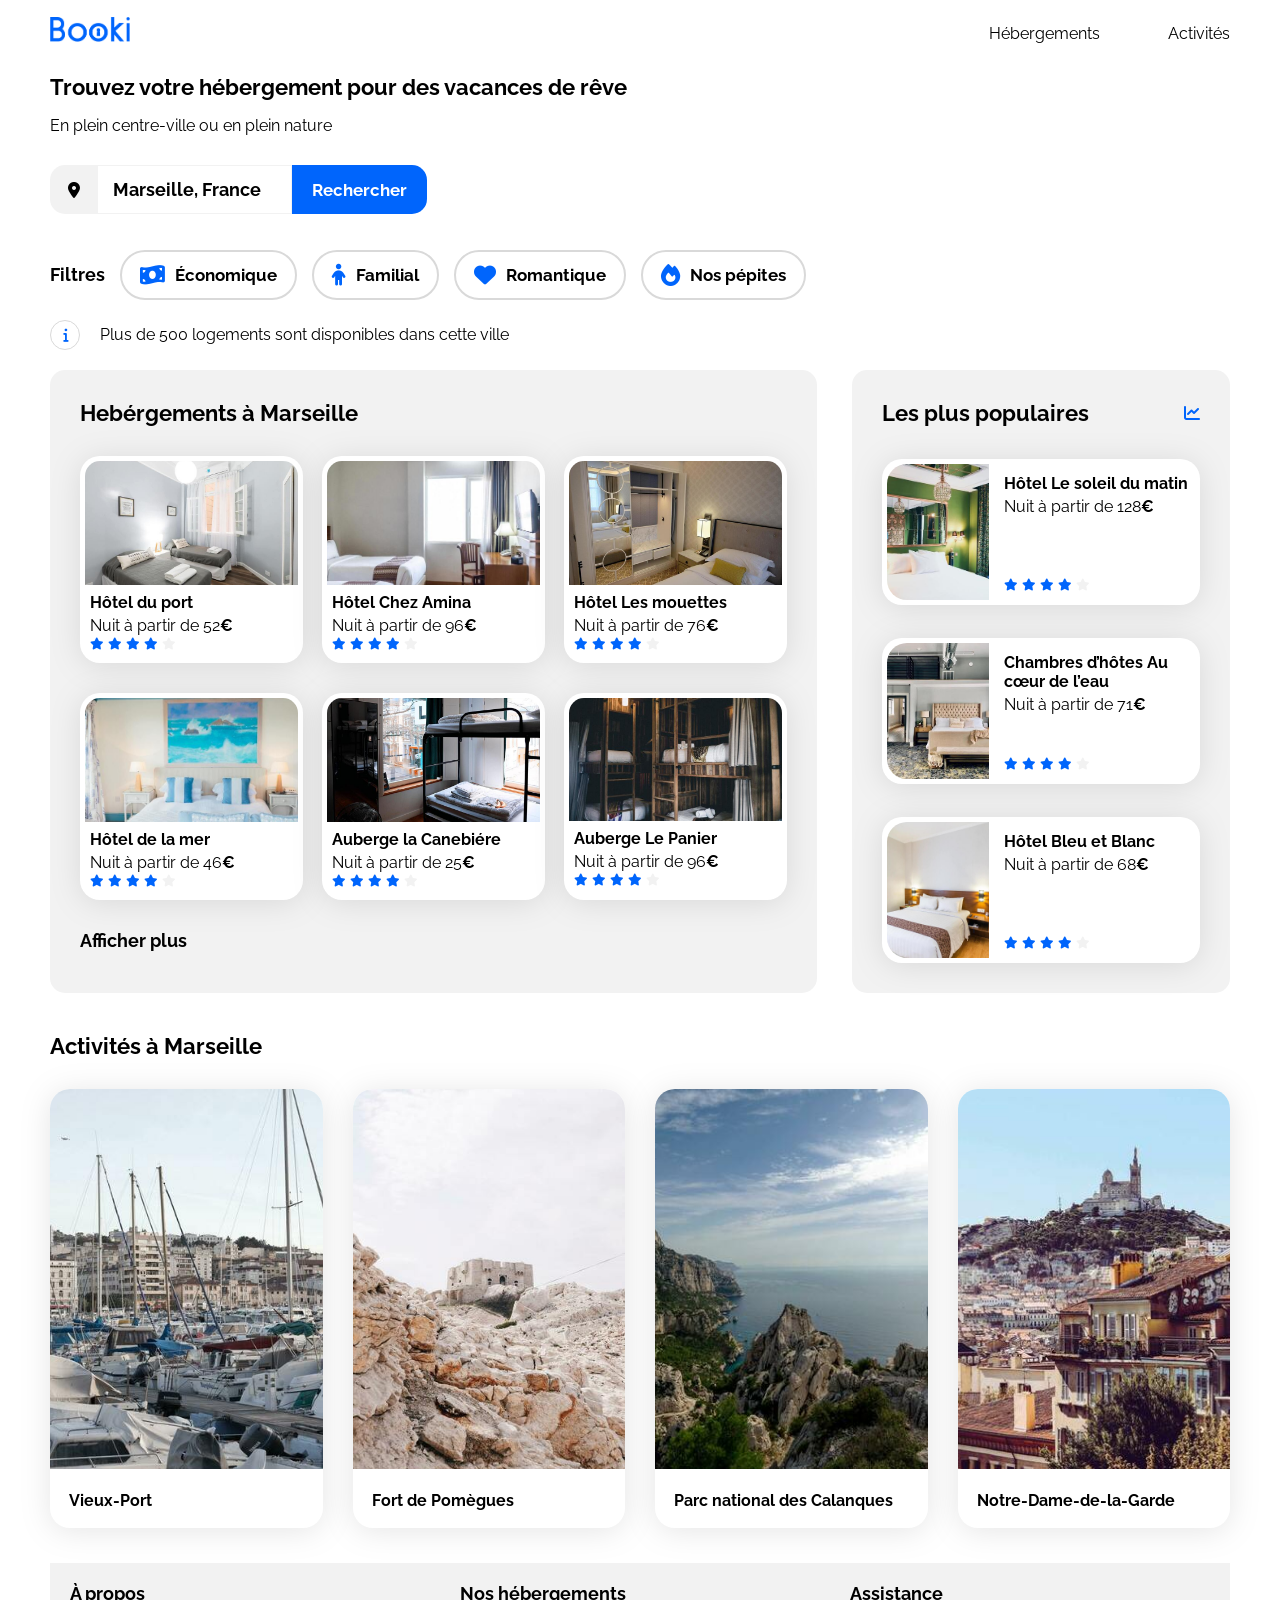
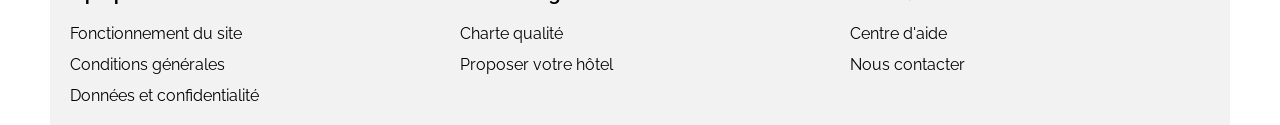
==== commit 98850fea: "Reorganiser le HTML" ====
--- a/prova.html
+++ b/prova.html
@@ -91,6 +91,48 @@
               </a>
               <a href="#">
                 <article class="card">
+                  <img src="./images/hebergements/febrian-zakaria.jpg" alt="Image de la chambre d'hôtel montrant un lit"/>
+                  <div class="card-content">
+                    <div class="card-txt">
+                      <h3 class="card-title">Hôtel Chez Amina</h3>
+                      <p class="card-subtitle">
+                        Nuit à partir de 96<span class="euro">€</span>
+                      </p>
+                    </div>
+                    <div class="card-rating">
+                      <i class="fa-xs fa-solid fa-star" aria-hidden="true"></i>
+                      <i class="fa-xs fa-solid fa-star" aria-hidden="true"></i>
+                      <i class="fa-xs fa-solid fa-star" aria-hidden="true"></i>
+                      <i class="fa-xs fa-solid fa-star" aria-hidden="true"></i>
+                      <i class="fa-xs fa-solid fa-star neutral-star" aria-hidden="true"></i>
+                      <span class="sr-only">Note de 4 sur 5</span>
+                    </div>
+                  </div>
+                </article>
+              </a>
+              <a href="#">
+                <article class="card">
+                  <img src="./images/hebergements/reisetopia.jpg" alt="Image de la chambre d'hôtel montrant un lit"/>
+                  <div class="card-content">
+                    <div class="card-txt">
+                      <h3 class="card-title">Hôtel Les mouettes</h3>
+                      <p class="card-subtitle">
+                        Nuit à partir de 76<span class="euro">€</span>
+                      </p>
+                    </div>
+                    <div class="card-rating">
+                      <i class="fa-xs fa-solid fa-star" aria-hidden="true"></i>
+                      <i class="fa-xs fa-solid fa-star" aria-hidden="true"></i>
+                      <i class="fa-xs fa-solid fa-star" aria-hidden="true"></i>
+                      <i class="fa-xs fa-solid fa-star" aria-hidden="true"></i>
+                      <i class="fa-xs fa-solid fa-star neutral-star" aria-hidden="true"></i>
+                      <span class="sr-only">Note de 4 sur 5</span>
+                    </div>
+                  </div>
+                </article>
+              </a>
+              <a href="#">
+                <article class="card">
                   <img src="./images/hebergements/annie-spratt.jpg" alt="Image de la chambre d'hôtel montrant un lit"/>
                   <div class="card-content">
                     <div class="card-txt">
@@ -112,54 +154,12 @@
               </a>
               <a href="#">
                 <article class="card">
-                  <img src="./images/hebergements/febrian-zakaria.jpg" alt="Image de la chambre d'hôtel montrant un lit"/>
-                  <div class="card-content">
-                    <div class="card-txt">
-                      <h3 class="card-title">Hôtel Chez Amina</h3>
-                      <p class="card-subtitle">
-                        Nuit à partir de 96<span class="euro">€</span>
-                      </p>
-                    </div>
-                    <div class="card-rating">
-                      <i class="fa-xs fa-solid fa-star" aria-hidden="true"></i>
-                      <i class="fa-xs fa-solid fa-star" aria-hidden="true"></i>
-                      <i class="fa-xs fa-solid fa-star" aria-hidden="true"></i>
-                      <i class="fa-xs fa-solid fa-star" aria-hidden="true"></i>
-                      <i class="fa-xs fa-solid fa-star neutral-star" aria-hidden="true"></i>
-                      <span class="sr-only">Note de 4 sur 5</span>
-                    </div>
-                  </div>
-                </article>
-              </a>
-              <a href="#">
-                <article class="card">
                   <img src="./images/hebergements/marcus-loke.jpg" alt="Image de la chambre d'hôtel montrant un lit"/>
                   <div class="card-content">
                     <div class="card-txt">
                       <h3 class="card-title">Auberge la Canebiére</h3>
                       <p class="card-subtitle">
                         Nuit à partir de 25<span class="euro">€</span>
-                      </p>
-                    </div>
-                    <div class="card-rating">
-                      <i class="fa-xs fa-solid fa-star" aria-hidden="true"></i>
-                      <i class="fa-xs fa-solid fa-star" aria-hidden="true"></i>
-                      <i class="fa-xs fa-solid fa-star" aria-hidden="true"></i>
-                      <i class="fa-xs fa-solid fa-star" aria-hidden="true"></i>
-                      <i class="fa-xs fa-solid fa-star neutral-star" aria-hidden="true"></i>
-                      <span class="sr-only">Note de 4 sur 5</span>
-                    </div>
-                  </div>
-                </article>
-              </a>
-              <a href="#">
-                <article class="card">
-                  <img src="./images/hebergements/reisetopia.jpg" alt="Image de la chambre d'hôtel montrant un lit"/>
-                  <div class="card-content">
-                    <div class="card-txt">
-                      <h3 class="card-title">Hôtel Les mouettes</h3>
-                      <p class="card-subtitle">
-                        Nuit à partir de 76<span class="euro">€</span>
                       </p>
                     </div>
                     <div class="card-rating">
--- a/css/style.css
+++ b/css/style.css
@@ -8,7 +8,12 @@
   display: flex;
   justify-content: space-between;
   align-items: center;
-  padding-bottom: 30px;
+}
+
+header img,
+.logo {
+    max-width: 80px;
+    height: auto;
 }
 
 /****** Search ***********/
@@ -107,6 +112,14 @@
   list-style: none;
 }
 
+#menu a {
+    display: flex;
+    align-items: center;
+    height: 100%;
+    padding-top: 6px;
+    border-top: 2px solid transparent;
+}
+
 :root {
   --main-color: #0065fc;
   --main-bg-color: #f2f2f2;
@@ -117,6 +130,25 @@
   color: var(--main-color);
 }
 
+.info {
+    display: flex;
+    align-items: center;
+    gap: 20px;
+    margin-top: 20px;
+    margin-bottom: 20px;
+}
+
+.info .fa-solid {
+    display: flex;
+    justify-content: center;
+    align-items: center;
+    width: 30px;
+    height: 30px;
+    border: 1px solid #d9d9d9;
+    border-radius: 50%;
+    font-size: 14px;
+}
+
 .section-title-h1 {
   font-size: 22px;
   margin-bottom: 8px;
@@ -125,7 +157,6 @@
 #menu a:hover {
   color: #0065fc;
   border-top: 2px #0065fc solid;
-  padding-top: 16px;
 }
 
 body {
